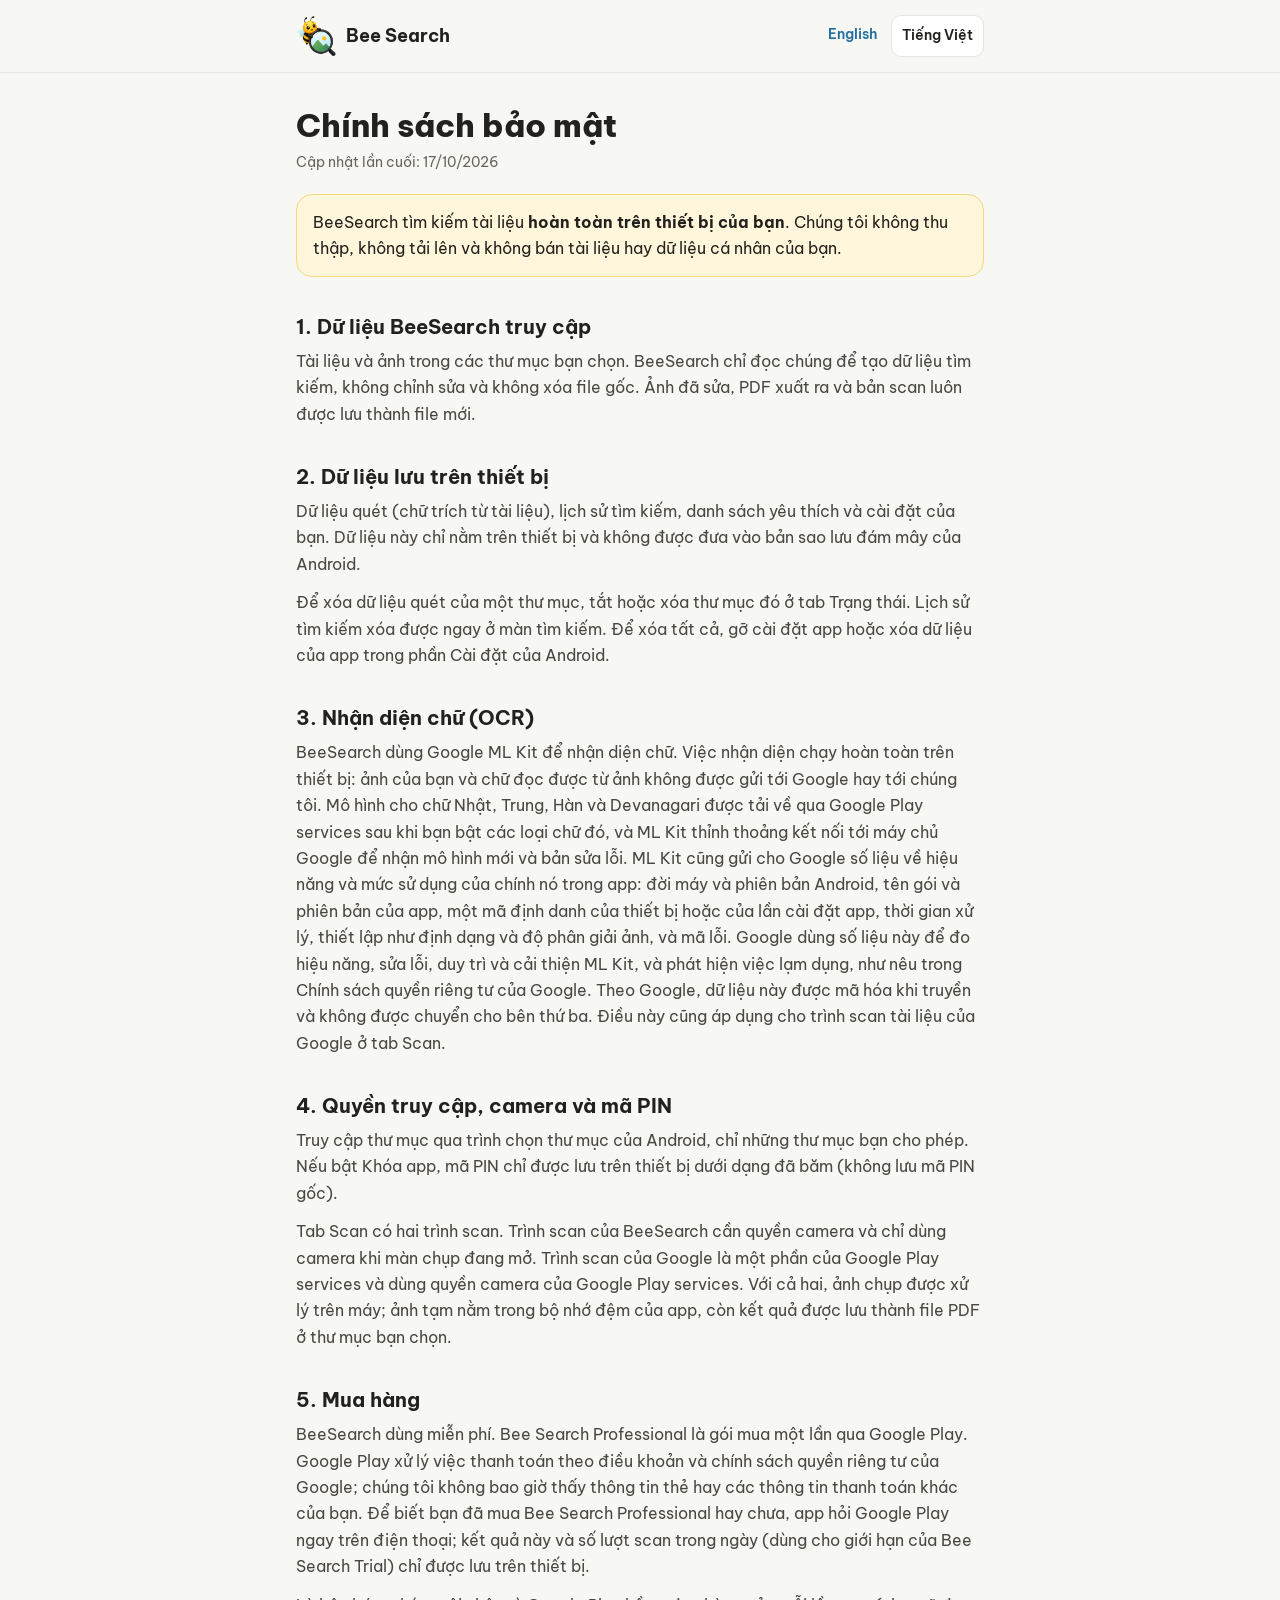
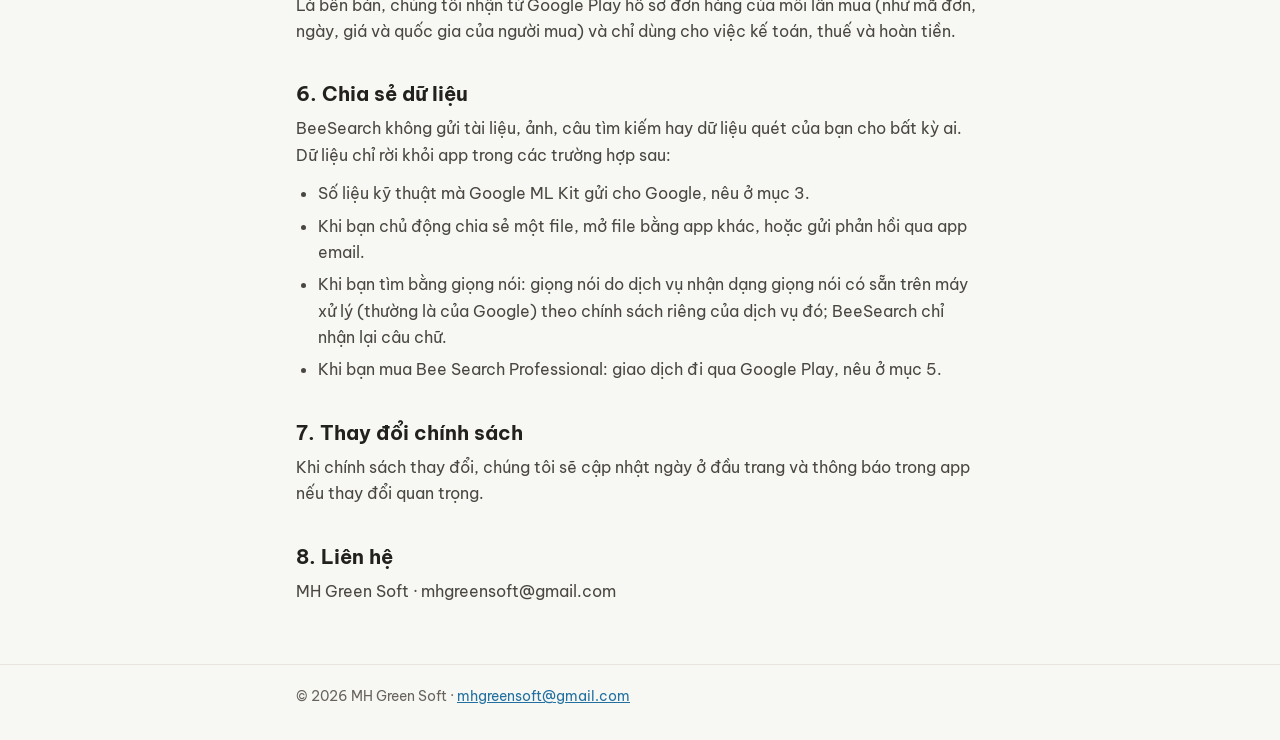
==== privacy-vi.html @ 3fd60ecd "Add files via upload" ====
<!doctype html>
<html lang="vi">
<head>
<meta charset="utf-8">
<meta name="viewport" content="width=device-width, initial-scale=1">
<title>Chính sách bảo mật · Bee Search</title>
<meta name="description" content="Chính sách bảo mật của Bee Search">
<link rel="icon" href="bee.png">
<link rel="preconnect" href="https://fonts.googleapis.com">
<link rel="preconnect" href="https://fonts.gstatic.com" crossorigin>
<link href="https://fonts.googleapis.com/css2?family=Be+Vietnam+Pro:wght@400;600;700;800&display=swap" rel="stylesheet">
<link rel="stylesheet" href="style.css">
</head>
<body>
<header><div class="wrap">
<a class="brand" href="index.html" aria-label="Bee Search, Trang chủ"><img src="bee.png" alt=""><span>Bee Search</span></a>
<nav class="lang" aria-label="Language"><a href="privacy.html" hreflang="en">English</a><span aria-current="page">Tiếng Việt</span></nav>
</div></header>
<main><div class="wrap">
<h1>Chính sách bảo mật</h1>
<p class="date">Cập nhật lần cuối: 17/10/2026</p>
<div class="callout"><p>BeeSearch tìm kiếm tài liệu <strong>hoàn toàn trên thiết bị của bạn</strong>. Chúng tôi không thu thập, không tải lên và không bán tài liệu hay dữ liệu cá nhân của bạn.</p></div>
<h2>1. Dữ liệu BeeSearch truy cập</h2>
<p>Tài liệu và ảnh trong các thư mục bạn chọn. BeeSearch chỉ đọc chúng để tạo dữ liệu tìm kiếm, không chỉnh sửa và không xóa file gốc. Ảnh đã sửa, PDF xuất ra và bản scan luôn được lưu thành file mới.</p>
<h2>2. Dữ liệu lưu trên thiết bị</h2>
<p>Dữ liệu quét (chữ trích từ tài liệu), lịch sử tìm kiếm, danh sách yêu thích và cài đặt của bạn. Dữ liệu này chỉ nằm trên thiết bị và không được đưa vào bản sao lưu đám mây của Android.</p>
<p>Để xóa dữ liệu quét của một thư mục, tắt hoặc xóa thư mục đó ở tab Trạng thái. Lịch sử tìm kiếm xóa được ngay ở màn tìm kiếm. Để xóa tất cả, gỡ cài đặt app hoặc xóa dữ liệu của app trong phần Cài đặt của Android.</p>
<h2>3. Nhận diện chữ (OCR)</h2>
<p>BeeSearch dùng Google ML Kit để nhận diện chữ. Việc nhận diện chạy hoàn toàn trên thiết bị: ảnh của bạn và chữ đọc được từ ảnh không được gửi tới Google hay tới chúng tôi. Mô hình cho chữ Nhật, Trung, Hàn và Devanagari được tải về qua Google Play services sau khi bạn bật các loại chữ đó, và ML Kit thỉnh thoảng kết nối tới máy chủ Google để nhận mô hình mới và bản sửa lỗi. ML Kit cũng gửi cho Google số liệu về hiệu năng và mức sử dụng của chính nó trong app: đời máy và phiên bản Android, tên gói và phiên bản của app, một mã định danh của thiết bị hoặc của lần cài đặt app, thời gian xử lý, thiết lập như định dạng và độ phân giải ảnh, và mã lỗi. Google dùng số liệu này để đo hiệu năng, sửa lỗi, duy trì và cải thiện ML Kit, và phát hiện việc lạm dụng, như nêu trong Chính sách quyền riêng tư của Google. Theo Google, dữ liệu này được mã hóa khi truyền và không được chuyển cho bên thứ ba. Điều này cũng áp dụng cho trình scan tài liệu của Google ở tab Scan.</p>
<h2>4. Quyền truy cập, camera và mã PIN</h2>
<p>Truy cập thư mục qua trình chọn thư mục của Android, chỉ những thư mục bạn cho phép. Nếu bật Khóa app, mã PIN chỉ được lưu trên thiết bị dưới dạng đã băm (không lưu mã PIN gốc).</p>
<p>Tab Scan có hai trình scan. Trình scan của BeeSearch cần quyền camera và chỉ dùng camera khi màn chụp đang mở. Trình scan của Google là một phần của Google Play services và dùng quyền camera của Google Play services. Với cả hai, ảnh chụp được xử lý trên máy; ảnh tạm nằm trong bộ nhớ đệm của app, còn kết quả được lưu thành file PDF ở thư mục bạn chọn.</p>
<h2>5. Mua hàng</h2>
<p>BeeSearch dùng miễn phí. Bee Search Professional là gói mua một lần qua Google Play. Google Play xử lý việc thanh toán theo điều khoản và chính sách quyền riêng tư của Google; chúng tôi không bao giờ thấy thông tin thẻ hay các thông tin thanh toán khác của bạn. Để biết bạn đã mua Bee Search Professional hay chưa, app hỏi Google Play ngay trên điện thoại; kết quả này và số lượt scan trong ngày (dùng cho giới hạn của Bee Search Trial) chỉ được lưu trên thiết bị.</p>
<p>Là bên bán, chúng tôi nhận từ Google Play hồ sơ đơn hàng của mỗi lần mua (như mã đơn, ngày, giá và quốc gia của người mua) và chỉ dùng cho việc kế toán, thuế và hoàn tiền.</p>
<h2>6. Chia sẻ dữ liệu</h2>
<p>BeeSearch không gửi tài liệu, ảnh, câu tìm kiếm hay dữ liệu quét của bạn cho bất kỳ ai. Dữ liệu chỉ rời khỏi app trong các trường hợp sau:</p>
<ul>
<li>Số liệu kỹ thuật mà Google ML Kit gửi cho Google, nêu ở mục 3.</li>
<li>Khi bạn chủ động chia sẻ một file, mở file bằng app khác, hoặc gửi phản hồi qua app email.</li>
<li>Khi bạn tìm bằng giọng nói: giọng nói do dịch vụ nhận dạng giọng nói có sẵn trên máy xử lý (thường là của Google) theo chính sách riêng của dịch vụ đó; BeeSearch chỉ nhận lại câu chữ.</li>
<li>Khi bạn mua Bee Search Professional: giao dịch đi qua Google Play, nêu ở mục 5.</li>
</ul>
<h2>7. Thay đổi chính sách</h2>
<p>Khi chính sách thay đổi, chúng tôi sẽ cập nhật ngày ở đầu trang và thông báo trong app nếu thay đổi quan trọng.</p>
<h2>8. Liên hệ</h2>
<p>MH Green Soft · mhgreensoft@gmail.com</p>
</div></main>
<footer><div class="wrap">© 2026 MH Green Soft · <a href="mailto:mhgreensoft@gmail.com">mhgreensoft@gmail.com</a></div></footer>
</body>
</html>
---- style.css ----
:root {
  --bg: #F7F7F4;
  --card: #FFFFFF;
  --ink: #23211D;
  --body: #4A4740;
  --muted: #68645C;
  --line: #E7E5DE;
  --link: #21709F;
  --link-hover: #185A80;
  --honey: #F2B01E;
  --callout: #FFF6DB;
  --callout-line: #F5D77E;
}
@media (prefers-color-scheme: dark) {
  :root {
    --bg: #16150F;
    --card: #201F19;
    --ink: #ECE8DF;
    --body: #D3CEC3;
    --muted: #B8B1A3;
    --line: #34322B;
    --link: #7FC0E6;
    --link-hover: #A6D4EF;
    --callout: #2A2618;
    --callout-line: #5C4A16;
  }
}
* { box-sizing: border-box; }
html { -webkit-text-size-adjust: 100%; }
body {
  margin: 0;
  background: var(--bg);
  color: var(--body);
  font-family: 'Be Vietnam Pro', system-ui, -apple-system, 'Segoe UI', sans-serif;
  font-size: 16px;
  line-height: 1.65;
}
a { color: var(--link); }
a:hover { color: var(--link-hover); }
.wrap { max-width: 720px; margin: 0 auto; padding: 0 16px; }
header { border-bottom: 1px solid var(--line); }
header .wrap { display: flex; align-items: center; gap: 12px; min-height: 72px; }
.brand { display: flex; align-items: center; gap: 10px; color: var(--ink); text-decoration: none; font-weight: 700; font-size: 18px; }
.brand img { width: 40px; height: 40px; }
.lang { margin-left: auto; display: flex; gap: 4px; }
.lang a, .lang span { padding: 8px 10px; border-radius: 10px; font-size: 14px; font-weight: 600; text-decoration: none; }
.lang span { background: var(--card); border: 1px solid var(--line); color: var(--ink); }
main { padding: 32px 0 48px; }
h1 { margin: 0 0 6px; color: var(--ink); font-size: 32px; line-height: 1.25; font-weight: 800; }
h2 { margin: 36px 0 8px; color: var(--ink); font-size: 20px; line-height: 1.35; font-weight: 700; }
p { margin: 0 0 12px; }
ul { margin: 0 0 12px; padding-left: 22px; }
li { margin-bottom: 6px; }
strong { color: var(--ink); }
.date { color: var(--muted); font-size: 14px; margin-bottom: 20px; }
.callout { background: var(--callout); border: 1px solid var(--callout-line); border-radius: 16px; padding: 14px 16px; margin: 0 0 8px; color: var(--ink); }
.callout p { margin: 0; }
.hero { display: flex; flex-direction: column; align-items: center; text-align: center; gap: 12px; padding: 24px 0 8px; }
.hero img { width: 120px; height: 120px; }
.hero p { max-width: 520px; font-size: 17px; }
.links { display: flex; flex-wrap: wrap; justify-content: center; gap: 4px 20px; margin-top: 8px; }
.links a { font-weight: 600; padding: 10px 0; }
footer { border-top: 1px solid var(--line); color: var(--muted); font-size: 14px; }
footer .wrap { padding-top: 20px; padding-bottom: 32px; }
@media (max-width: 480px) {
  h1 { font-size: 26px; }
  .brand span { display: none; }
}
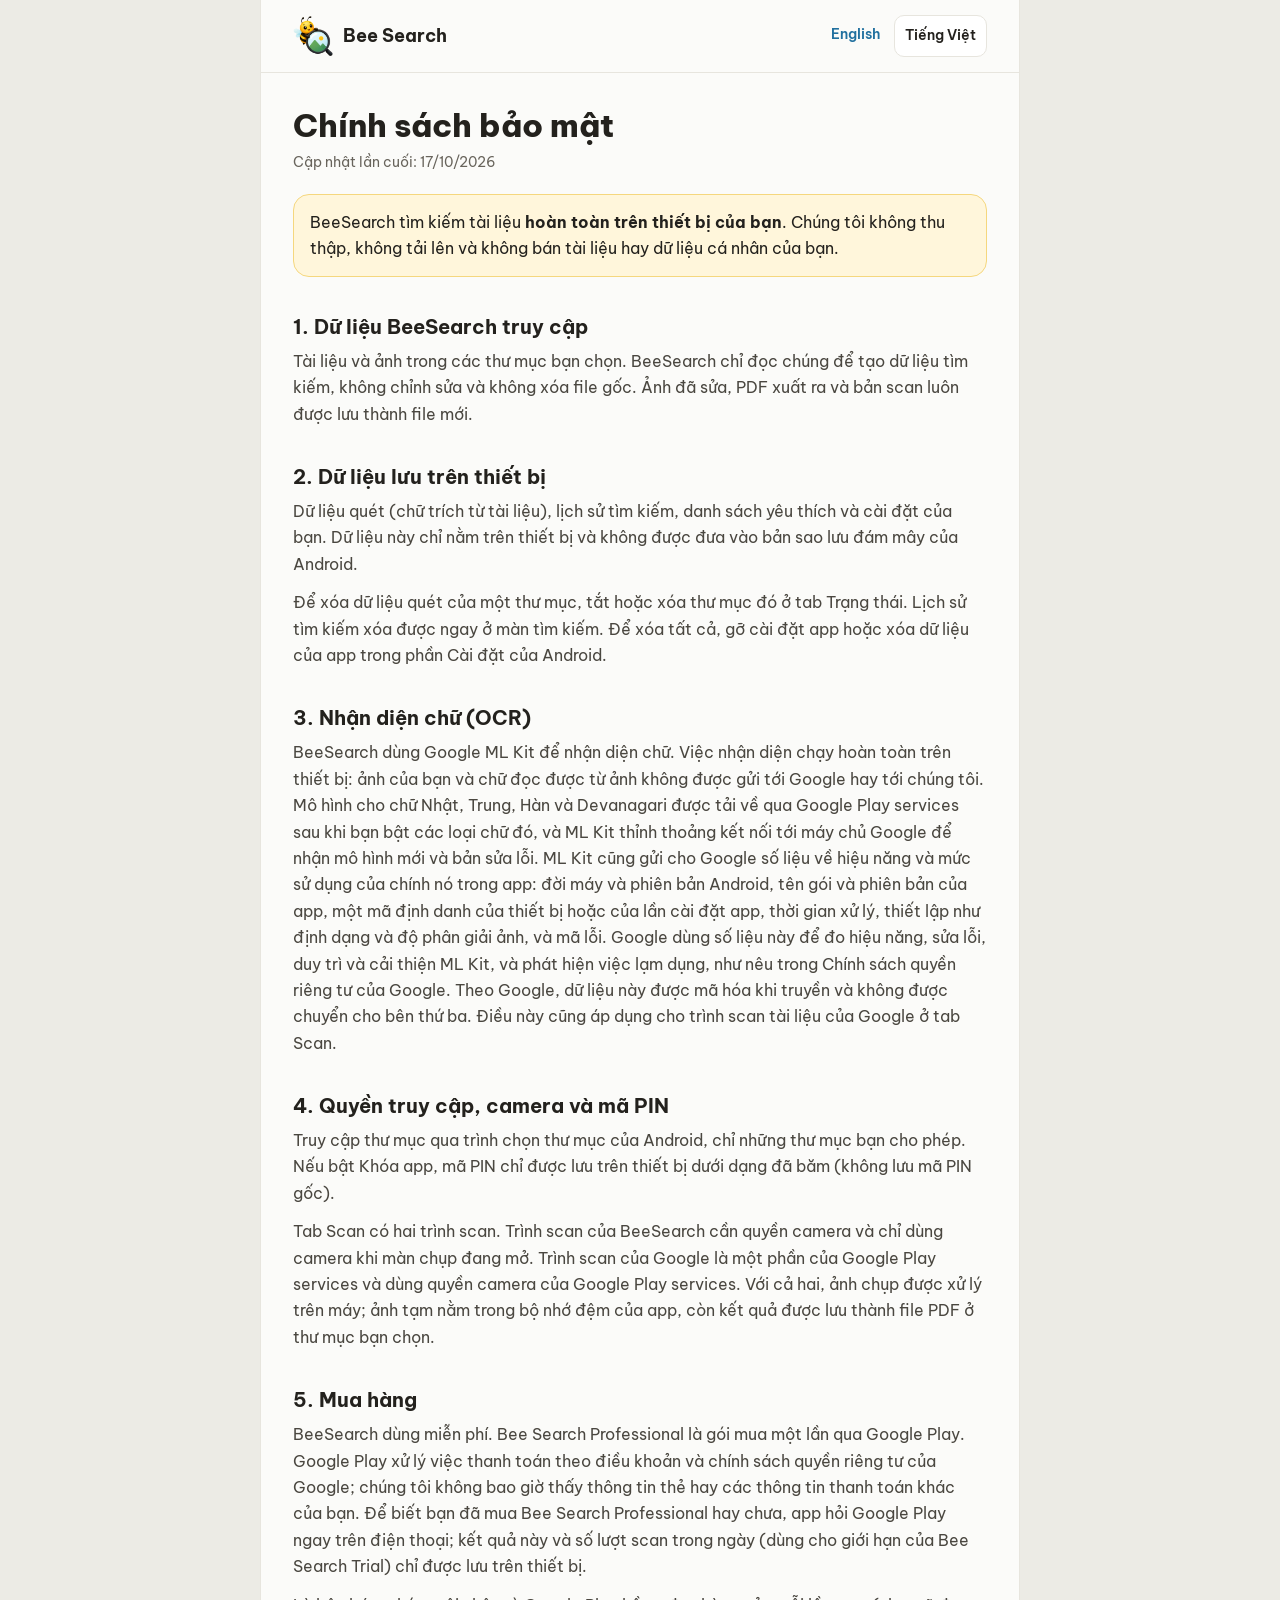
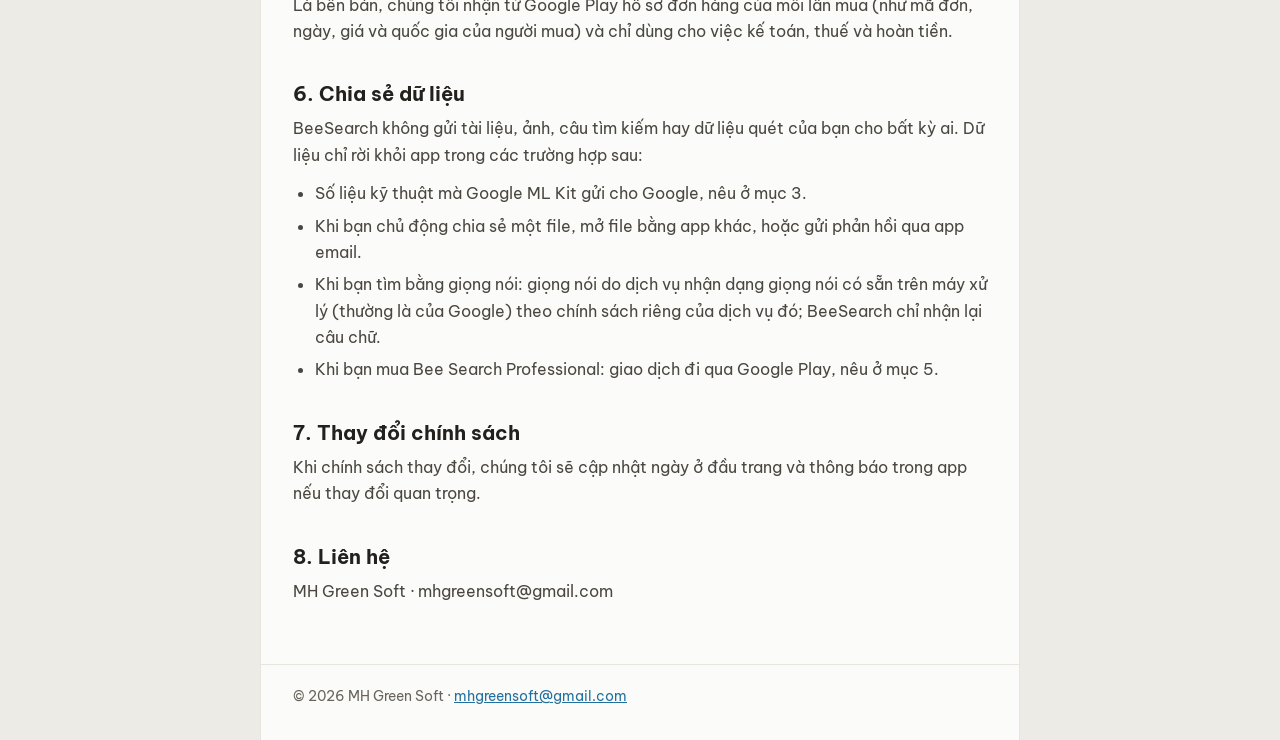
==== commit 811fc179: "Add files via upload" ====
--- a/privacy-vi.html
+++ b/privacy-vi.html
@@ -12,6 +12,7 @@
 <link rel="stylesheet" href="style.css">
 </head>
 <body>
+<div class="page">
 <header><div class="wrap">
 <a class="brand" href="index.html" aria-label="Bee Search, Trang chủ"><img src="bee.png" alt=""><span>Bee Search</span></a>
 <nav class="lang" aria-label="Language"><a href="privacy.html" hreflang="en">English</a><span aria-current="page">Tiếng Việt</span></nav>
@@ -47,5 +48,6 @@
 <p>MH Green Soft · mhgreensoft@gmail.com</p>
 </div></main>
 <footer><div class="wrap">© 2026 MH Green Soft · <a href="mailto:mhgreensoft@gmail.com">mhgreensoft@gmail.com</a></div></footer>
+</div>
 </body>
 </html>
--- a/style.css
+++ b/style.css
@@ -1,5 +1,6 @@
 :root {
-  --bg: #F7F7F4;
+  --outside: #ECEBE5;
+  --bg: #FBFBF9;
   --card: #FFFFFF;
   --ink: #23211D;
   --body: #4A4740;
@@ -13,6 +14,7 @@
 }
 @media (prefers-color-scheme: dark) {
   :root {
+    --outside: #0E0D09;
     --bg: #16150F;
     --card: #201F19;
     --ink: #ECE8DF;
@@ -29,7 +31,7 @@
 html { -webkit-text-size-adjust: 100%; }
 body {
   margin: 0;
-  background: var(--bg);
+  background: var(--outside);
   color: var(--body);
   font-family: 'Be Vietnam Pro', system-ui, -apple-system, 'Segoe UI', sans-serif;
   font-size: 16px;
@@ -37,7 +39,10 @@
 }
 a { color: var(--link); }
 a:hover { color: var(--link-hover); }
-.wrap { max-width: 720px; margin: 0 auto; padding: 0 16px; }
+/* One centered column holds everything, rules included; the sides stay empty. */
+.page { max-width: 760px; min-height: 100vh; margin: 0 auto; background: var(--bg); border-inline: 1px solid var(--line); display: flex; flex-direction: column; }
+.page > main { flex: 1; }
+.wrap { padding: 0 32px; }
 header { border-bottom: 1px solid var(--line); }
 header .wrap { display: flex; align-items: center; gap: 12px; min-height: 72px; }
 .brand { display: flex; align-items: center; gap: 10px; color: var(--ink); text-decoration: none; font-weight: 700; font-size: 18px; }
@@ -62,6 +67,10 @@
 .links a { font-weight: 600; padding: 10px 0; }
 footer { border-top: 1px solid var(--line); color: var(--muted); font-size: 14px; }
 footer .wrap { padding-top: 20px; padding-bottom: 32px; }
+@media (max-width: 760px) {
+  .page { border-inline: 0; }
+  .wrap { padding: 0 16px; }
+}
 @media (max-width: 480px) {
   h1 { font-size: 26px; }
   .brand span { display: none; }
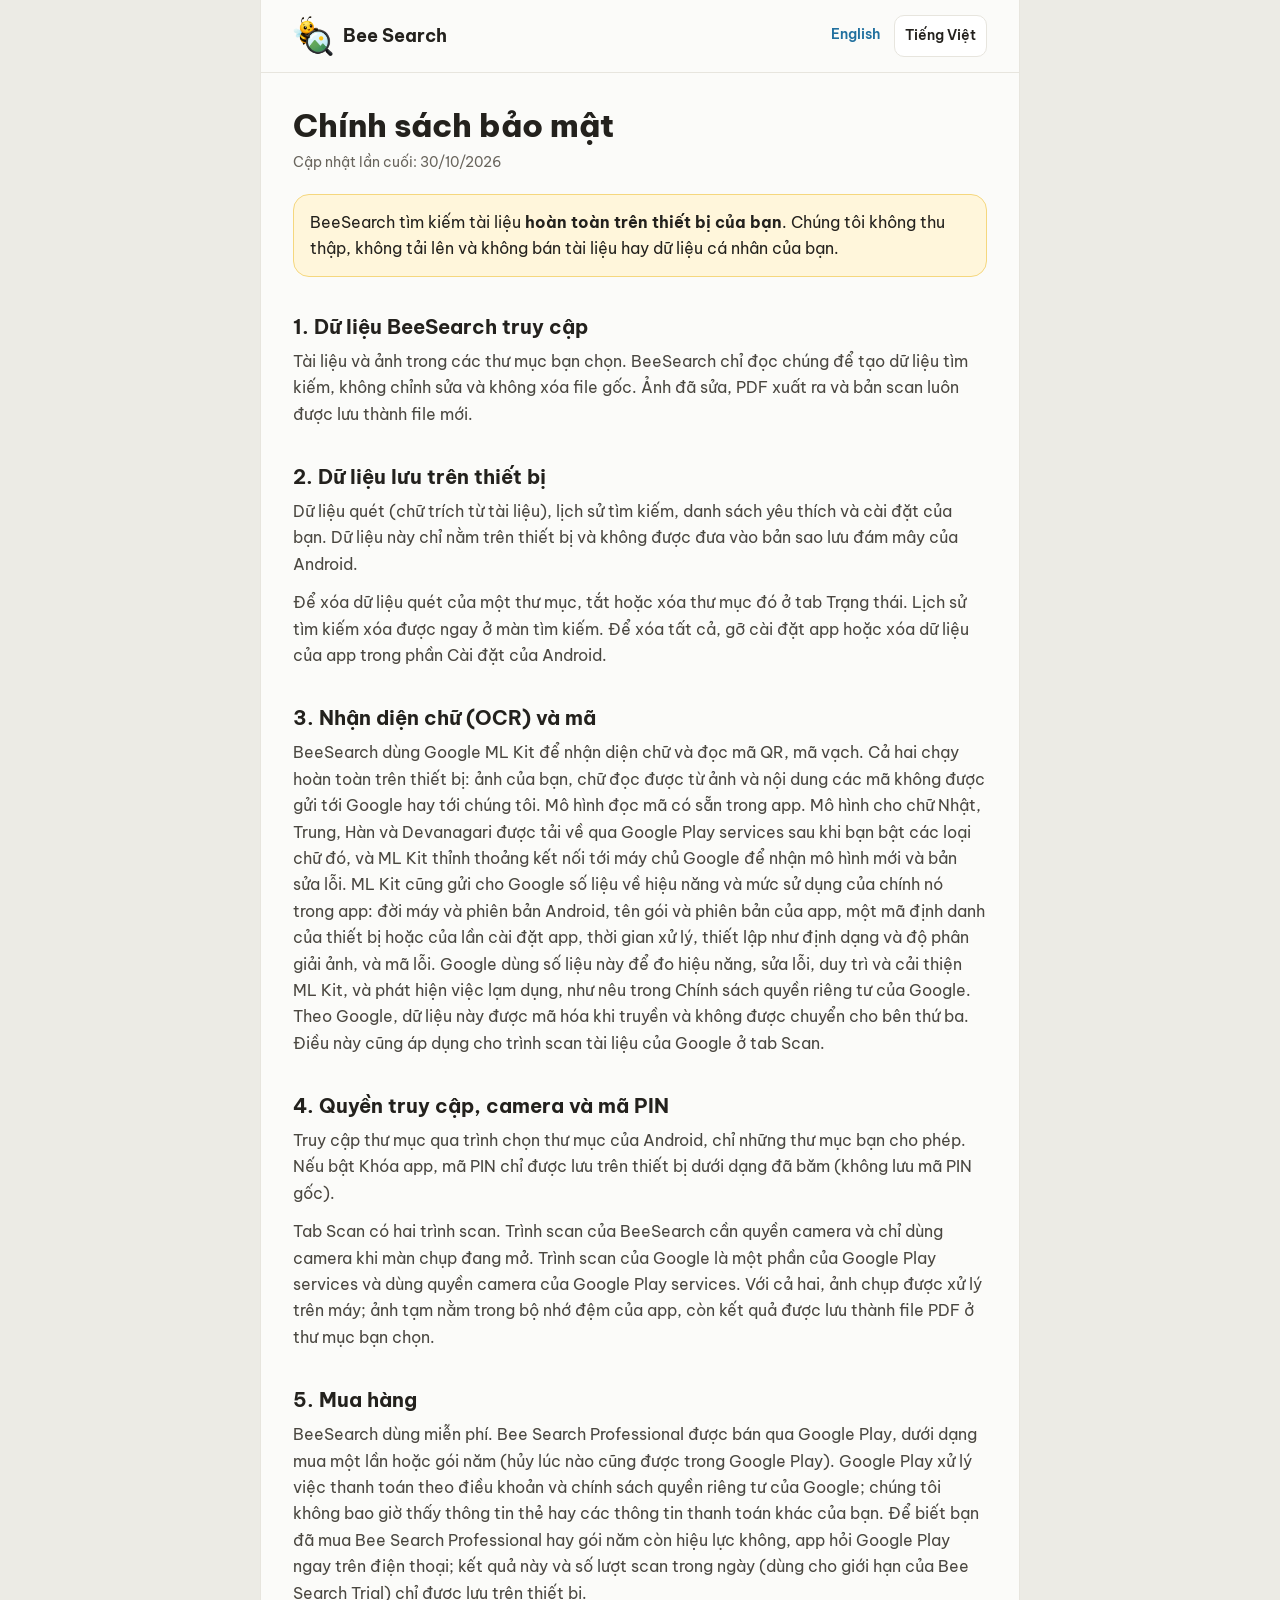
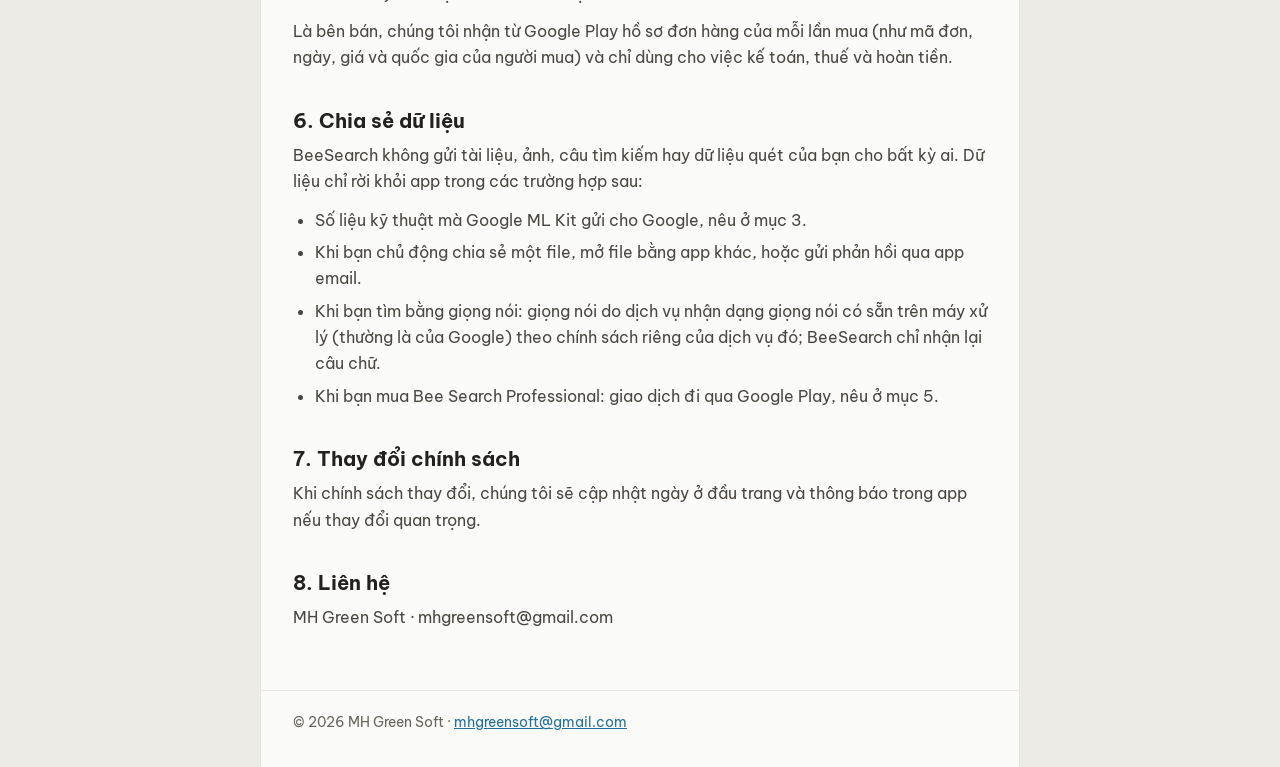
==== commit 3950be23: "Add files via upload" ====
--- a/privacy-vi.html
+++ b/privacy-vi.html
@@ -19,20 +19,20 @@
 </div></header>
 <main><div class="wrap">
 <h1>Chính sách bảo mật</h1>
-<p class="date">Cập nhật lần cuối: 17/10/2026</p>
+<p class="date">Cập nhật lần cuối: 30/10/2026</p>
 <div class="callout"><p>BeeSearch tìm kiếm tài liệu <strong>hoàn toàn trên thiết bị của bạn</strong>. Chúng tôi không thu thập, không tải lên và không bán tài liệu hay dữ liệu cá nhân của bạn.</p></div>
 <h2>1. Dữ liệu BeeSearch truy cập</h2>
 <p>Tài liệu và ảnh trong các thư mục bạn chọn. BeeSearch chỉ đọc chúng để tạo dữ liệu tìm kiếm, không chỉnh sửa và không xóa file gốc. Ảnh đã sửa, PDF xuất ra và bản scan luôn được lưu thành file mới.</p>
 <h2>2. Dữ liệu lưu trên thiết bị</h2>
 <p>Dữ liệu quét (chữ trích từ tài liệu), lịch sử tìm kiếm, danh sách yêu thích và cài đặt của bạn. Dữ liệu này chỉ nằm trên thiết bị và không được đưa vào bản sao lưu đám mây của Android.</p>
 <p>Để xóa dữ liệu quét của một thư mục, tắt hoặc xóa thư mục đó ở tab Trạng thái. Lịch sử tìm kiếm xóa được ngay ở màn tìm kiếm. Để xóa tất cả, gỡ cài đặt app hoặc xóa dữ liệu của app trong phần Cài đặt của Android.</p>
-<h2>3. Nhận diện chữ (OCR)</h2>
-<p>BeeSearch dùng Google ML Kit để nhận diện chữ. Việc nhận diện chạy hoàn toàn trên thiết bị: ảnh của bạn và chữ đọc được từ ảnh không được gửi tới Google hay tới chúng tôi. Mô hình cho chữ Nhật, Trung, Hàn và Devanagari được tải về qua Google Play services sau khi bạn bật các loại chữ đó, và ML Kit thỉnh thoảng kết nối tới máy chủ Google để nhận mô hình mới và bản sửa lỗi. ML Kit cũng gửi cho Google số liệu về hiệu năng và mức sử dụng của chính nó trong app: đời máy và phiên bản Android, tên gói và phiên bản của app, một mã định danh của thiết bị hoặc của lần cài đặt app, thời gian xử lý, thiết lập như định dạng và độ phân giải ảnh, và mã lỗi. Google dùng số liệu này để đo hiệu năng, sửa lỗi, duy trì và cải thiện ML Kit, và phát hiện việc lạm dụng, như nêu trong Chính sách quyền riêng tư của Google. Theo Google, dữ liệu này được mã hóa khi truyền và không được chuyển cho bên thứ ba. Điều này cũng áp dụng cho trình scan tài liệu của Google ở tab Scan.</p>
+<h2>3. Nhận diện chữ (OCR) và mã</h2>
+<p>BeeSearch dùng Google ML Kit để nhận diện chữ và đọc mã QR, mã vạch. Cả hai chạy hoàn toàn trên thiết bị: ảnh của bạn, chữ đọc được từ ảnh và nội dung các mã không được gửi tới Google hay tới chúng tôi. Mô hình đọc mã có sẵn trong app. Mô hình cho chữ Nhật, Trung, Hàn và Devanagari được tải về qua Google Play services sau khi bạn bật các loại chữ đó, và ML Kit thỉnh thoảng kết nối tới máy chủ Google để nhận mô hình mới và bản sửa lỗi. ML Kit cũng gửi cho Google số liệu về hiệu năng và mức sử dụng của chính nó trong app: đời máy và phiên bản Android, tên gói và phiên bản của app, một mã định danh của thiết bị hoặc của lần cài đặt app, thời gian xử lý, thiết lập như định dạng và độ phân giải ảnh, và mã lỗi. Google dùng số liệu này để đo hiệu năng, sửa lỗi, duy trì và cải thiện ML Kit, và phát hiện việc lạm dụng, như nêu trong Chính sách quyền riêng tư của Google. Theo Google, dữ liệu này được mã hóa khi truyền và không được chuyển cho bên thứ ba. Điều này cũng áp dụng cho trình scan tài liệu của Google ở tab Scan.</p>
 <h2>4. Quyền truy cập, camera và mã PIN</h2>
 <p>Truy cập thư mục qua trình chọn thư mục của Android, chỉ những thư mục bạn cho phép. Nếu bật Khóa app, mã PIN chỉ được lưu trên thiết bị dưới dạng đã băm (không lưu mã PIN gốc).</p>
 <p>Tab Scan có hai trình scan. Trình scan của BeeSearch cần quyền camera và chỉ dùng camera khi màn chụp đang mở. Trình scan của Google là một phần của Google Play services và dùng quyền camera của Google Play services. Với cả hai, ảnh chụp được xử lý trên máy; ảnh tạm nằm trong bộ nhớ đệm của app, còn kết quả được lưu thành file PDF ở thư mục bạn chọn.</p>
 <h2>5. Mua hàng</h2>
-<p>BeeSearch dùng miễn phí. Bee Search Professional là gói mua một lần qua Google Play. Google Play xử lý việc thanh toán theo điều khoản và chính sách quyền riêng tư của Google; chúng tôi không bao giờ thấy thông tin thẻ hay các thông tin thanh toán khác của bạn. Để biết bạn đã mua Bee Search Professional hay chưa, app hỏi Google Play ngay trên điện thoại; kết quả này và số lượt scan trong ngày (dùng cho giới hạn của Bee Search Trial) chỉ được lưu trên thiết bị.</p>
+<p>BeeSearch dùng miễn phí. Bee Search Professional được bán qua Google Play, dưới dạng mua một lần hoặc gói năm (hủy lúc nào cũng được trong Google Play). Google Play xử lý việc thanh toán theo điều khoản và chính sách quyền riêng tư của Google; chúng tôi không bao giờ thấy thông tin thẻ hay các thông tin thanh toán khác của bạn. Để biết bạn đã mua Bee Search Professional hay gói năm còn hiệu lực không, app hỏi Google Play ngay trên điện thoại; kết quả này và số lượt scan trong ngày (dùng cho giới hạn của Bee Search Trial) chỉ được lưu trên thiết bị.</p>
 <p>Là bên bán, chúng tôi nhận từ Google Play hồ sơ đơn hàng của mỗi lần mua (như mã đơn, ngày, giá và quốc gia của người mua) và chỉ dùng cho việc kế toán, thuế và hoàn tiền.</p>
 <h2>6. Chia sẻ dữ liệu</h2>
 <p>BeeSearch không gửi tài liệu, ảnh, câu tìm kiếm hay dữ liệu quét của bạn cho bất kỳ ai. Dữ liệu chỉ rời khỏi app trong các trường hợp sau:</p>
